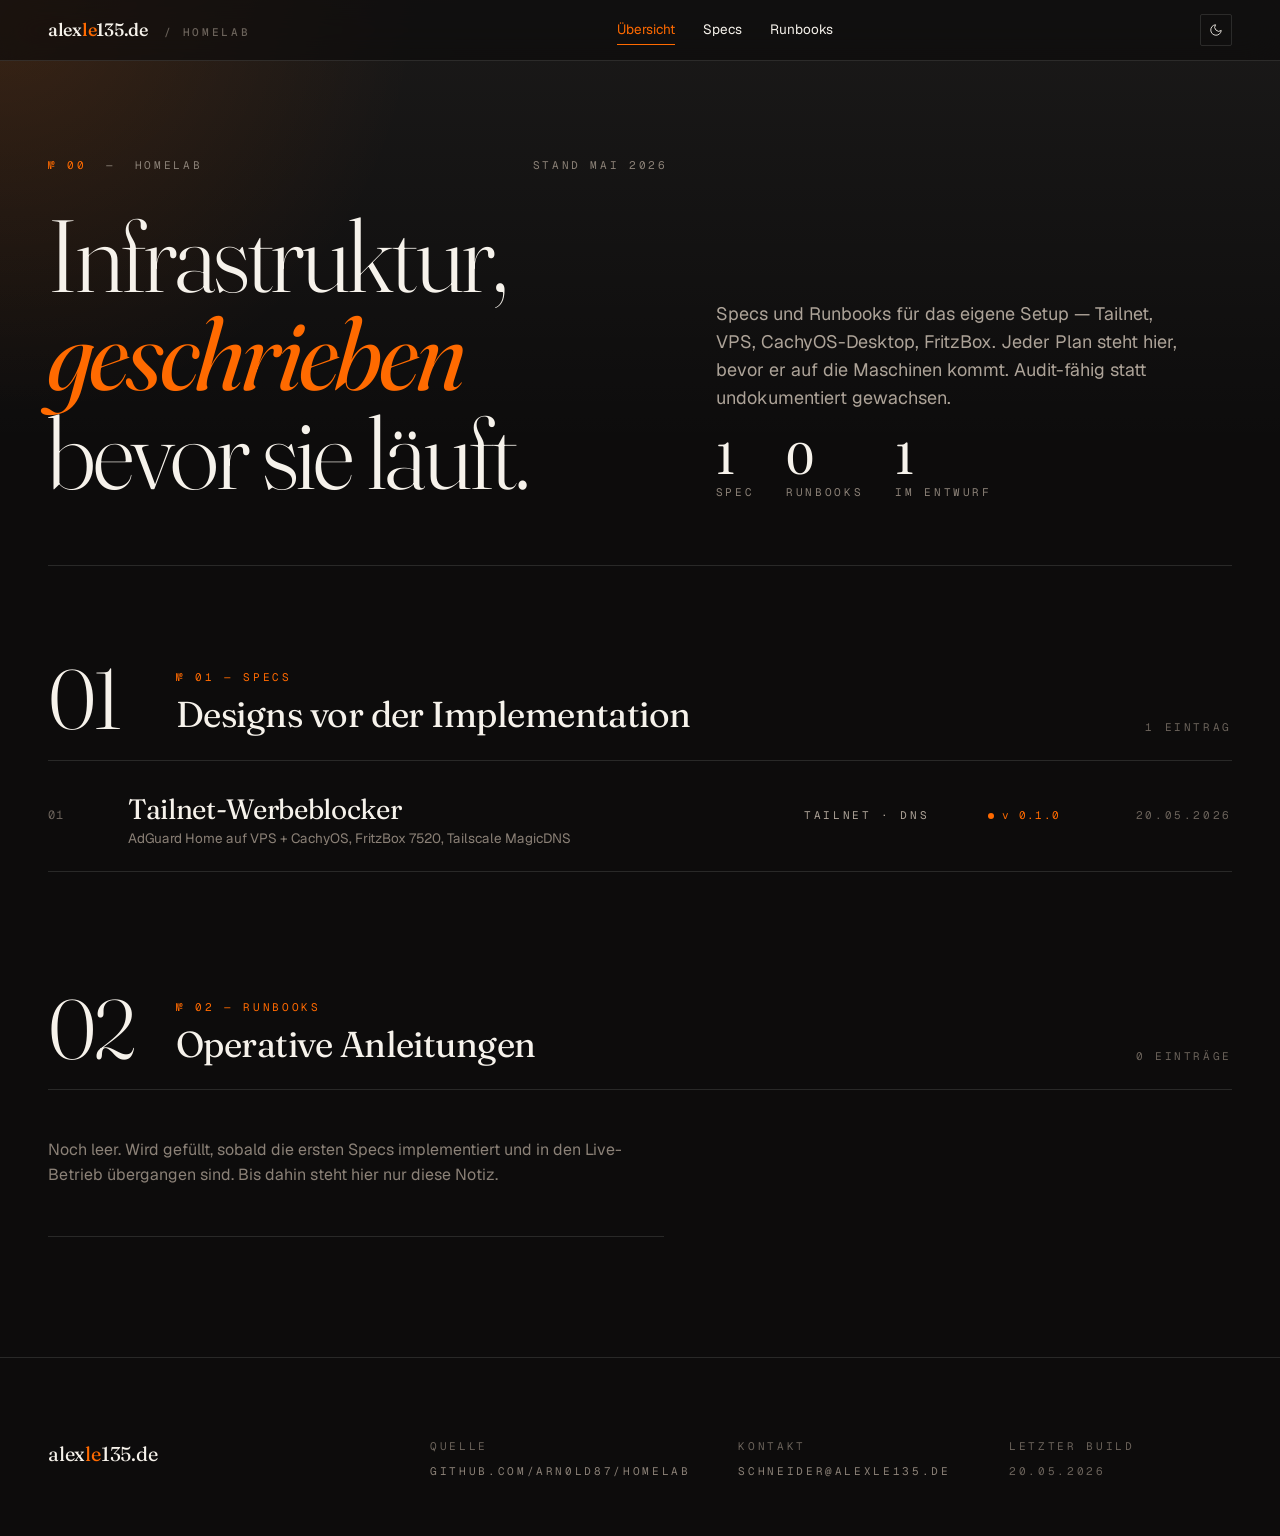
==== index.html @ 0044721a "feat: tailnet adblock spec v0.1.0 + homelab repo scaffold" ====
<!doctype html>
<html lang="de">
<head>
<meta charset="utf-8">
<meta name="viewport" content="width=device-width,initial-scale=1">
<title>homelab — Infrastruktur-Pläne · alexle135.de</title>

<link rel="stylesheet" href="assets/colors_and_type.css">

<style>
  html[data-theme="light"] {
    --bg:             var(--mono-50);
    --bg-elevated:    #fff;
    --bg-panel:       color-mix(in srgb, var(--mono-950) 4%, transparent);
    --fg:             var(--mono-950);
    --fg-body:        var(--mono-700);
    --fg-muted:       var(--mono-500);
    --fg-meta:        var(--mono-500);
    --rule:           color-mix(in srgb, var(--mono-950) 12%, transparent);
    --rule-strong:    color-mix(in srgb, var(--mono-950) 28%, transparent);
    --bg-page:
      radial-gradient(circle at top left, rgba(255, 106, 0, 0.10), transparent 24rem),
      linear-gradient(180deg, rgba(13, 12, 12, 0.04), transparent 24rem),
      var(--mono-50);
  }

  body { font-feature-settings: "ss01", "cv11"; }

  .icon-btn {
    display: inline-flex; align-items: center; justify-content: center;
    width: 32px; height: 32px;
    border: 1px solid var(--rule); border-radius: var(--r-1);
    background: transparent; color: var(--fg);
    cursor: pointer; transition: border-color 120ms, color 120ms;
  }
  .icon-btn:hover { border-color: var(--accent); color: var(--accent); }
  .topbar-actions { display: flex; gap: 8px; align-items: center; }

  .topbar {
    position: sticky; top: 0; z-index: 50;
    backdrop-filter: blur(18px) saturate(1.2);
    background: color-mix(in srgb, var(--bg) 70%, transparent);
    border-bottom: 1px solid var(--rule);
  }
  .topbar-inner {
    max-width: 1280px; margin: 0 auto;
    padding: 14px 48px;
    display: grid; grid-template-columns: auto 1fr auto;
    gap: 24px; align-items: center;
  }
  .brand { font-family: var(--ff-serif); font-weight: 500; font-size: 18px; letter-spacing: -0.015em; color: var(--fg); text-decoration: none; }
  .brand .n { color: var(--accent); }
  .topbar nav { display: flex; gap: 28px; justify-self: center; }
  .topbar nav a {
    font-family: var(--ff-sans); font-size: 13.5px; color: var(--fg);
    text-decoration: none; padding: 4px 0;
  }
  .topbar nav a.active { border-bottom: 1px solid var(--accent); color: var(--accent); }
  .topbar nav a:hover { color: var(--accent); }

  @media (max-width: 900px) {
    .topbar-inner { grid-template-columns: 1fr auto; }
    .topbar nav { display: none; }
  }

  .shell { max-width: 1280px; margin: 0 auto; padding: 0 48px; }

  .index-hero {
    display: grid;
    grid-template-columns: 1.2fr 1fr;
    gap: 48px;
    padding: 96px 0 64px;
    align-items: end;
    border-bottom: 1px solid var(--rule);
  }
  @media (max-width: 800px) {
    .index-hero { grid-template-columns: 1fr; padding: 56px 0 40px; }
  }
  .index-hero .kicker {
    display: flex; justify-content: space-between; align-items: baseline;
    font-family: var(--ff-mono); font-size: 11px;
    letter-spacing: var(--ls-mono); text-transform: uppercase;
    color: var(--fg-muted);
    padding-bottom: 16px;
    border-bottom: 1px solid var(--rule);
    margin-bottom: 40px;
  }
  .index-hero .kicker .a { color: var(--accent); }
  .index-hero h1 {
    font-family: var(--ff-serif);
    font-weight: 300;
    font-size: clamp(56px, 8vw, 112px);
    line-height: 0.96;
    letter-spacing: -0.03em;
    margin: 0;
    color: var(--fg);
    text-wrap: balance;
  }
  .index-hero h1 .it { font-style: italic; font-weight: 400; color: var(--accent); }
  .index-hero .lead {
    font-family: var(--ff-sans);
    font-size: 18px; line-height: 1.55;
    color: var(--fg-body);
    max-width: 44ch;
    margin: 0;
    text-wrap: pretty;
  }
  .index-hero .stats {
    margin-top: 24px;
    display: flex; gap: 32px;
    font-family: var(--ff-mono); font-size: 11px;
    letter-spacing: var(--ls-mono); text-transform: uppercase;
    color: var(--fg-muted);
  }
  .index-hero .stats .n {
    display: block;
    font-family: var(--ff-serif); font-weight: 400;
    font-size: 44px; line-height: 1;
    color: var(--fg);
    letter-spacing: -0.02em;
    margin-bottom: 4px;
  }

  section.group { padding: 96px 0 24px; }
  .group-head {
    display: grid;
    grid-template-columns: 96px 1fr auto;
    gap: 32px;
    align-items: end;
    padding-bottom: 24px;
    border-bottom: 1px solid var(--rule);
  }
  .group-head .num {
    font-family: var(--ff-serif); font-weight: 300;
    font-size: 84px; line-height: 0.88;
    color: var(--fg);
    letter-spacing: -0.04em;
  }
  .group-head .text { display: flex; flex-direction: column; gap: 8px; }
  .group-head .k {
    font-family: var(--ff-mono); font-size: 11px;
    letter-spacing: var(--ls-mono); text-transform: uppercase;
    color: var(--accent);
  }
  .group-head h2 {
    font-family: var(--ff-serif); font-weight: 400;
    font-size: 36px; line-height: 1.15;
    letter-spacing: -0.015em; margin: 0; color: var(--fg);
  }
  .group-head .count {
    font-family: var(--ff-mono); font-size: 11px;
    letter-spacing: var(--ls-mono); text-transform: uppercase;
    color: var(--fg-meta);
  }

  .index { margin-top: 8px; }
  .row {
    display: grid;
    grid-template-columns: 56px 1fr 160px 100px 120px;
    gap: 24px;
    align-items: baseline;
    padding: 24px 0;
    border-bottom: 1px solid var(--rule);
    text-decoration: none;
    color: inherit;
    transition: padding 180ms, background 180ms;
  }
  .row:hover { background: var(--bg-panel); padding-left: 12px; padding-right: 12px; }
  @media (max-width: 900px) {
    .row { grid-template-columns: 40px 1fr; }
    .row .tag, .row .ver, .row .yr { display: none; }
  }
  .row .idx {
    font-family: var(--ff-mono); font-size: 12px;
    letter-spacing: var(--ls-mono-tight);
    color: var(--fg-meta);
  }
  .row .title {
    font-family: var(--ff-serif); font-weight: 400;
    font-size: 28px; line-height: 1.15;
    letter-spacing: -0.012em;
    color: var(--fg);
  }
  .row .title .sub {
    display: block;
    font-family: var(--ff-sans); font-size: 13.5px;
    color: var(--fg-muted); margin-top: 6px;
    letter-spacing: 0;
  }
  .row .tag {
    font-family: var(--ff-mono); font-size: 11px;
    letter-spacing: var(--ls-mono); text-transform: uppercase;
    color: var(--fg-body);
  }
  .row .ver {
    font-family: var(--ff-mono); font-size: 11px;
    letter-spacing: var(--ls-mono-tight);
    color: var(--accent);
  }
  .row .yr {
    font-family: var(--ff-mono); font-size: 11px;
    letter-spacing: var(--ls-mono); text-transform: uppercase;
    color: var(--fg-meta);
    text-align: right;
  }
  .row .status-dot {
    display: inline-block;
    width: 6px; height: 6px;
    border-radius: 50%;
    background: var(--accent);
    margin-right: 8px;
    vertical-align: middle;
  }
  .row .status-dot.stable { background: #5cdc8b; }
  .row .status-dot.stale { background: var(--mono-500); }

  .placeholder {
    padding: 32px 0;
    border-bottom: 1px solid var(--rule);
    font-family: var(--ff-sans); font-size: 16px;
    color: var(--fg-muted);
    max-width: 56ch;
    text-wrap: pretty;
  }

  footer.foot {
    max-width: 1280px; margin: 0 auto;
    padding: 80px 48px 56px;
    margin-top: 96px;
    border-top: 1px solid var(--rule);
    display: grid;
    grid-template-columns: 1.5fr 1fr 1fr 1fr;
    gap: 48px;
  }
  @media (max-width: 800px) {
    footer.foot { grid-template-columns: 1fr 1fr; padding: 56px 24px 40px; }
  }
  footer.foot .brand-big {
    font-family: var(--ff-serif); font-size: 20px;
    color: var(--fg); letter-spacing: -0.01em;
  }
  footer.foot .brand-big .n { color: var(--accent); }
  footer.foot .col {
    display: flex; flex-direction: column; gap: 8px;
    font-family: var(--ff-mono); font-size: 11px;
    letter-spacing: var(--ls-mono); text-transform: uppercase;
    color: var(--fg-meta);
  }
  footer.foot .col .l { color: var(--fg-meta); }
  footer.foot .col a { color: var(--fg-muted); text-decoration: none; }
  footer.foot .col a:hover { color: var(--accent); }
</style>
</head>
<body>

<header class="topbar">
  <div class="topbar-inner">
    <a href="index.html" class="brand">alex<span class="n">le</span>135.de <span style="color:var(--fg-meta); font-family:var(--ff-mono); font-size:11px; letter-spacing:var(--ls-mono); text-transform:uppercase; margin-left:12px;">/ homelab</span></a>
    <nav>
      <a href="index.html" class="active">Übersicht</a>
      <a href="#specs">Specs</a>
      <a href="#runbooks">Runbooks</a>
    </nav>
    <div class="topbar-actions">
      <button class="icon-btn" id="theme-toggle" title="Theme wechseln" aria-label="Theme">
        <svg width="14" height="14" viewBox="0 0 24 24" fill="none" stroke="currentColor" stroke-width="1.5"><path d="M21 12.79A9 9 0 1 1 11.21 3 7 7 0 0 0 21 12.79z"></path></svg>
      </button>
    </div>
  </div>
</header>

<div class="shell">

  <section class="index-hero">
    <div>
      <div class="kicker" style="border-bottom:none; padding-bottom:0; margin-bottom:32px;">
        <span><span class="a">№ 00</span> &nbsp;—&nbsp; HOMELAB</span>
        <span>STAND MAI 2026</span>
      </div>
      <h1>Infrastruktur,<br><span class="it">geschrieben</span> bevor sie läuft.</h1>
    </div>
    <div>
      <p class="lead">Specs und Runbooks für das eigene Setup — Tailnet, VPS, CachyOS-Desktop, FritzBox. Jeder Plan steht hier, bevor er auf die Maschinen kommt. Audit-fähig statt undokumentiert gewachsen.</p>
      <div class="stats">
        <div><span class="n">1</span>Spec</div>
        <div><span class="n">0</span>Runbooks</div>
        <div><span class="n">1</span>Im Entwurf</div>
      </div>
    </div>
  </section>

  <section class="group" id="specs">
    <div class="group-head">
      <div class="num">01</div>
      <div class="text">
        <span class="k">№ 01 — SPECS</span>
        <h2>Designs vor der Implementation</h2>
      </div>
      <div class="count">1 Eintrag</div>
    </div>

    <div class="index">
      <a class="row" href="specs/2026-05-20-tailnet-adblock-design.html">
        <span class="idx">01</span>
        <span class="title">Tailnet-Werbeblocker<span class="sub">AdGuard Home auf VPS + CachyOS, FritzBox 7520, Tailscale MagicDNS</span></span>
        <span class="tag">Tailnet · DNS</span>
        <span class="ver"><span class="status-dot"></span>v 0.1.0</span>
        <span class="yr">20.05.2026</span>
      </a>
    </div>
  </section>

  <section class="group" id="runbooks">
    <div class="group-head">
      <div class="num">02</div>
      <div class="text">
        <span class="k">№ 02 — RUNBOOKS</span>
        <h2>Operative Anleitungen</h2>
      </div>
      <div class="count">0 Einträge</div>
    </div>

    <div class="placeholder">
      <p>Noch leer. Wird gefüllt, sobald die ersten Specs implementiert und in den Live-Betrieb übergangen sind. Bis dahin steht hier nur diese Notiz.</p>
    </div>
  </section>

</div>

<footer class="foot">
  <div class="brand-big">alex<span class="n">le</span>135.de</div>
  <div class="col">
    <span class="l">Quelle</span>
    <a href="https://github.com/arn0ld87/homelab">github.com/arn0ld87/homelab</a>
  </div>
  <div class="col">
    <span class="l">Kontakt</span>
    <a href="mailto:schneider@alexle135.de">schneider@alexle135.de</a>
  </div>
  <div class="col">
    <span class="l">Letzter Build</span>
    <span>20.05.2026</span>
  </div>
</footer>

<script>
(() => {
  const html = document.documentElement;
  const themeBtn = document.getElementById('theme-toggle');
  const saved = localStorage.getItem('doc-theme');
  if (saved) html.setAttribute('data-theme', saved);
  themeBtn?.addEventListener('click', () => {
    const cur = html.getAttribute('data-theme') === 'light' ? 'dark' : 'light';
    html.setAttribute('data-theme', cur);
    localStorage.setItem('doc-theme', cur);
  });
})();
</script>

</body>
</html>
---- assets/colors_and_type.css ----
/* ============================================================
   alexle135.de — Design Tokens
   v2 "Editorial & Präzise" — DARK MODE FIRST
   Mirrors src/styles/v2-theme.css from the production site.
   ============================================================ */

@import url('https://fonts.googleapis.com/css2?family=Fraunces:ital,opsz,wght@0,9..144,300;0,9..144,400;0,9..144,500;0,9..144,600;1,9..144,400&display=swap');

/* Brand fonts — hosted locally */
@font-face {
  font-family: 'Geist';
  src: url('fonts/GeistSans-Variable.woff2') format('woff2-variations'),
       url('fonts/GeistSans-Variable.woff2') format('woff2');
  font-weight: 100 900;
  font-style: normal;
  font-display: swap;
}
@font-face {
  font-family: 'Geist Mono';
  src: url('fonts/GeistMono-Variable.woff2') format('woff2-variations'),
       url('fonts/GeistMono-Variable.woff2') format('woff2');
  font-weight: 100 900;
  font-style: normal;
  font-display: swap;
}

:root {
  /* ---------- MONO SCALE (source of truth) ---------- */
  /* Matches production v2-theme.css — do not change without site sync */
  --mono-50:  #f6f2eb;   /* cream — default foreground */
  --mono-100: #e6e0d7;
  --mono-200: #ccc4ba;
  --mono-300: #ada398;   /* body text */
  --mono-400: #8b8177;   /* secondary */
  --mono-500: #6a625a;   /* tertiary / meta */
  --mono-600: #4f4a44;   /* hairlines on dark */
  --mono-700: #37332f;
  --mono-800: #221f1d;
  --mono-900: #171514;   /* panel */
  --mono-950: #0d0c0c;   /* page background */

  /* ---------- ACCENT ---------- */
  --neon-orange: #ff6a00;           /* live site accent */
  --neon-orange-ink: #2a1100;
  --copper: #b8704d;                /* logo-derived, warmer accent */
  --copper-deep: #8a4e33;
  --copper-ink: #1a0a04;

  /* ---------- SEMANTIC ALIASES (dark-first) ---------- */
  --bg:             var(--mono-950);
  --bg-elevated:    var(--mono-900);
  --bg-panel:       color-mix(in srgb, var(--mono-50) 6%, transparent);
  --bg-inverse:     var(--mono-50);          /* when a light block is needed */

  --fg:             var(--mono-50);          /* primary foreground */
  --fg-body:        var(--mono-300);
  --fg-muted:       var(--mono-400);
  --fg-meta:        var(--mono-500);
  --fg-on-inverse:  var(--mono-950);

  --rule:           color-mix(in srgb, var(--mono-50) 12%, transparent);
  --rule-strong:    color-mix(in srgb, var(--mono-50) 32%, transparent);
  --rule-soft:      color-mix(in srgb, var(--mono-50) 6%, transparent);

  --accent:         var(--neon-orange);
  --accent-ink:     var(--neon-orange-ink);

  /* Page backdrop — subtle radial + cream highlight over near-black */
  --bg-page:
    radial-gradient(circle at top left, rgba(255, 106, 0, 0.14), transparent 26rem),
    linear-gradient(180deg, rgba(246, 242, 235, 0.06), transparent 28rem),
    var(--mono-950);

  /* ---------- TYPE ---------- */
  --ff-serif: 'Fraunces', 'Iowan Old Style', 'Palatino Linotype', 'Book Antiqua', Georgia, serif;
  --ff-sans:  'Geist', 'IBM Plex Sans', -apple-system, BlinkMacSystemFont, 'Segoe UI', sans-serif;
  --ff-mono:  'Geist Mono', 'IBM Plex Mono', ui-monospace, 'SF Mono', Menlo, monospace;

  /* Size scale */
  --fs-12: 12px;
  --fs-14: 14px;
  --fs-16: 16px;
  --fs-18: 18px;
  --fs-20: 20px;
  --fs-24: 24px;
  --fs-32: 32px;
  --fs-44: 44px;
  --fs-60: 60px;
  --fs-84: 84px;
  --fs-120: 120px;

  --lh-tight: 1.02;
  --lh-display: 1.08;
  --lh-heading: 1.18;
  --lh-body: 1.55;
  --lh-mono: 1.4;

  --ls-mono: 0.24em;       /* production kicker tracking */
  --ls-mono-tight: 0.12em;
  --ls-caps: 0.08em;
  --ls-tight: -0.02em;

  /* ---------- SPACE ---------- */
  --s-1: 4px;  --s-2: 8px;  --s-3: 12px; --s-4: 16px;
  --s-5: 24px; --s-6: 32px; --s-7: 48px; --s-8: 64px;
  --s-9: 96px; --s-10: 128px;

  /* ---------- RADII ---------- */
  --r-0: 0; --r-1: 2px; --r-2: 4px; --r-pill: 999px;

  /* ---------- SHADOWS ---------- */
  --shadow-editorial: 0 24px 80px rgba(0, 0, 0, 0.28);
  --shadow-hairline:  0 0 0 1px var(--rule);

  /* ---------- GRID ---------- */
  --grid-max: 1280px;
  --grid-gutter: 24px;
  --grid-cols: 12;
}

/* ============================================================
   Base
   ============================================================ */
*, *::before, *::after { box-sizing: border-box; }

html { -webkit-text-size-adjust: 100%; }

body {
  margin: 0;
  min-height: 100vh;
  background: var(--bg-page);
  color: var(--fg);
  font-family: var(--ff-sans);
  font-size: var(--fs-16);
  line-height: var(--lh-body);
  -webkit-font-smoothing: antialiased;
  -moz-osx-font-smoothing: grayscale;
}

::selection { background: var(--accent); color: var(--accent-ink); }

/* ============================================================
   Type roles
   ============================================================ */
.t-display {
  font-family: var(--ff-serif);
  font-weight: 300;
  font-size: clamp(60px, 8vw, 120px);
  line-height: var(--lh-tight);
  letter-spacing: var(--ls-tight);
  color: var(--fg);
}

.t-headline {
  font-family: var(--ff-serif);
  font-weight: 400;
  font-size: clamp(44px, 5vw, 84px);
  line-height: var(--lh-display);
  letter-spacing: var(--ls-tight);
  color: var(--fg);
}

.t-title {
  font-family: var(--ff-serif);
  font-weight: 400;
  font-size: var(--fs-44);
  line-height: var(--lh-heading);
  letter-spacing: -0.015em;
  color: var(--fg);
}

.t-subtitle {
  font-family: var(--ff-sans);
  font-weight: 400;
  font-size: var(--fs-24);
  line-height: 1.35;
  color: var(--fg);
}

.t-body {
  font-family: var(--ff-sans);
  font-weight: 400;
  font-size: var(--fs-18);
  line-height: var(--lh-body);
  color: var(--fg-body);
}

.t-body-sm {
  font-family: var(--ff-sans);
  font-weight: 400;
  font-size: var(--fs-16);
  line-height: var(--lh-body);
  color: var(--fg-body);
}

.t-meta {
  font-family: var(--ff-sans);
  font-weight: 400;
  font-size: var(--fs-14);
  line-height: 1.4;
  color: var(--fg-meta);
}

.t-kicker {
  font-family: var(--ff-mono);
  font-weight: 400;
  font-size: var(--fs-12);
  line-height: var(--lh-mono);
  letter-spacing: var(--ls-mono);
  text-transform: uppercase;
  color: var(--fg-muted);
}

.t-kicker--accent { color: var(--accent); }

.t-numeral {
  font-family: var(--ff-serif);
  font-weight: 300;
  font-size: clamp(84px, 10vw, 160px);
  line-height: 1;
  letter-spacing: -0.04em;
  color: var(--fg);
}
.t-numeral--outline {
  -webkit-text-stroke: 1px var(--mono-500);
  color: transparent;
}

.t-quote {
  font-family: var(--ff-serif);
  font-style: italic;
  font-weight: 400;
  font-size: var(--fs-32);
  line-height: 1.3;
  color: var(--fg);
}

/* ============================================================
   Primitives
   ============================================================ */
.hairline { border: 0; border-top: 1px solid var(--rule); margin: 0; }
.hairline--strong { border-top-color: var(--rule-strong); }
.hairline--glow {
  border: 0; height: 1px;
  background: linear-gradient(90deg, transparent, var(--rule-strong), transparent);
  margin: 0;
}

.kicker-row {
  display: flex; align-items: baseline; gap: var(--s-4);
  padding-bottom: var(--s-3); border-bottom: 1px solid var(--rule);
}

/* Button — flat rectangles */
.btn {
  display: inline-flex; align-items: center; gap: var(--s-3);
  padding: 14px 20px;
  font-family: var(--ff-sans);
  font-size: var(--fs-16);
  font-weight: 500;
  line-height: 1;
  border-radius: var(--r-1);
  border: 1px solid transparent;
  cursor: pointer;
  transition: background 120ms ease, color 120ms ease, border-color 120ms ease;
  text-decoration: none;
}
.btn--primary { background: var(--accent); color: var(--accent-ink); }
.btn--primary:hover { background: var(--mono-50); color: var(--mono-950); }
.btn--secondary { background: transparent; color: var(--fg); border-color: var(--rule-strong); }
.btn--secondary:hover { background: var(--mono-50); color: var(--mono-950); border-color: var(--mono-50); }
.btn--ghost { background: transparent; color: var(--fg); border-color: var(--rule); padding: 12px 16px; }
.btn--ghost:hover { border-color: var(--accent); color: var(--accent); }
.btn--accent { background: var(--accent); color: var(--accent-ink); }
.btn--accent:hover { background: var(--mono-50); color: var(--mono-950); }

.btn .arrow { font-family: var(--ff-mono); font-weight: 400; }

/* Badge */
.badge {
  display: inline-flex; align-items: center; gap: var(--s-2);
  padding: 4px 10px;
  font-family: var(--ff-mono);
  font-size: var(--fs-12);
  line-height: 1.4;
  letter-spacing: var(--ls-mono-tight);
  text-transform: uppercase;
  border-radius: var(--r-pill);
  border: 1px solid var(--rule-strong);
  color: var(--fg);
  background: transparent;
}
.badge--solid { background: var(--mono-50); color: var(--mono-950); border-color: var(--mono-50); }
.badge--accent { background: var(--accent); color: var(--accent-ink); border-color: var(--accent); }
.badge .dot { width: 6px; height: 6px; border-radius: 50%; background: currentColor; }

/* Accent dot w/ glow — signature detail */
.accent-dot {
  width: 10px; height: 10px; border-radius: 9999px;
  background: var(--accent);
  box-shadow: 0 0 24px rgba(255, 106, 0, 0.65);
  display: inline-block;
}

/* Input */
.field { display: flex; flex-direction: column; gap: var(--s-2); }
.field > label {
  font-family: var(--ff-mono);
  font-size: var(--fs-12);
  letter-spacing: var(--ls-mono);
  text-transform: uppercase;
  color: var(--fg-muted);
}
.input {
  font-family: var(--ff-sans);
  font-size: var(--fs-18);
  padding: 12px 0;
  background: transparent;
  border: 0;
  border-bottom: 1px solid var(--rule-strong);
  color: var(--fg);
  outline: none;
  transition: border-color 150ms ease;
}
.input:focus { border-bottom-color: var(--accent); }
.input::placeholder { color: var(--fg-meta); }

/* Panel — glass editorial card */
.panel {
  background: var(--bg-panel);
  border: 1px solid var(--rule);
  box-shadow: var(--shadow-editorial);
  backdrop-filter: blur(18px);
}

/* Card — editorial index row */
.card-work {
  display: grid;
  grid-template-columns: 56px 1fr auto;
  gap: var(--s-5);
  align-items: baseline;
  padding: var(--s-5) 0;
  border-top: 1px solid var(--rule);
  text-decoration: none;
  color: inherit;
  transition: background 160ms ease, padding-left 160ms ease;
}
.card-work:hover { background: var(--bg-panel); padding-left: var(--s-3); }
.card-work .idx { font-family: var(--ff-mono); font-size: var(--fs-14); color: var(--fg-meta); letter-spacing: var(--ls-mono-tight); }
.card-work .title { font-family: var(--ff-serif); font-weight: 400; font-size: var(--fs-32); line-height: 1.15; letter-spacing: -0.01em; color: var(--fg); }
.card-work .title .sub { display: block; font-family: var(--ff-sans); font-size: var(--fs-14); color: var(--fg-muted); letter-spacing: 0; margin-top: 6px; }
.card-work .meta { font-family: var(--ff-mono); font-size: var(--fs-12); letter-spacing: var(--ls-mono-tight); text-transform: uppercase; color: var(--fg-meta); }

/* Utility */
.stack > * + * { margin-top: var(--s-4); }
.stack-lg > * + * { margin-top: var(--s-6); }
.row { display: flex; align-items: center; gap: var(--s-4); flex-wrap: wrap; }
.container { max-width: var(--grid-max); margin: 0 auto; padding: 0 var(--s-6); }
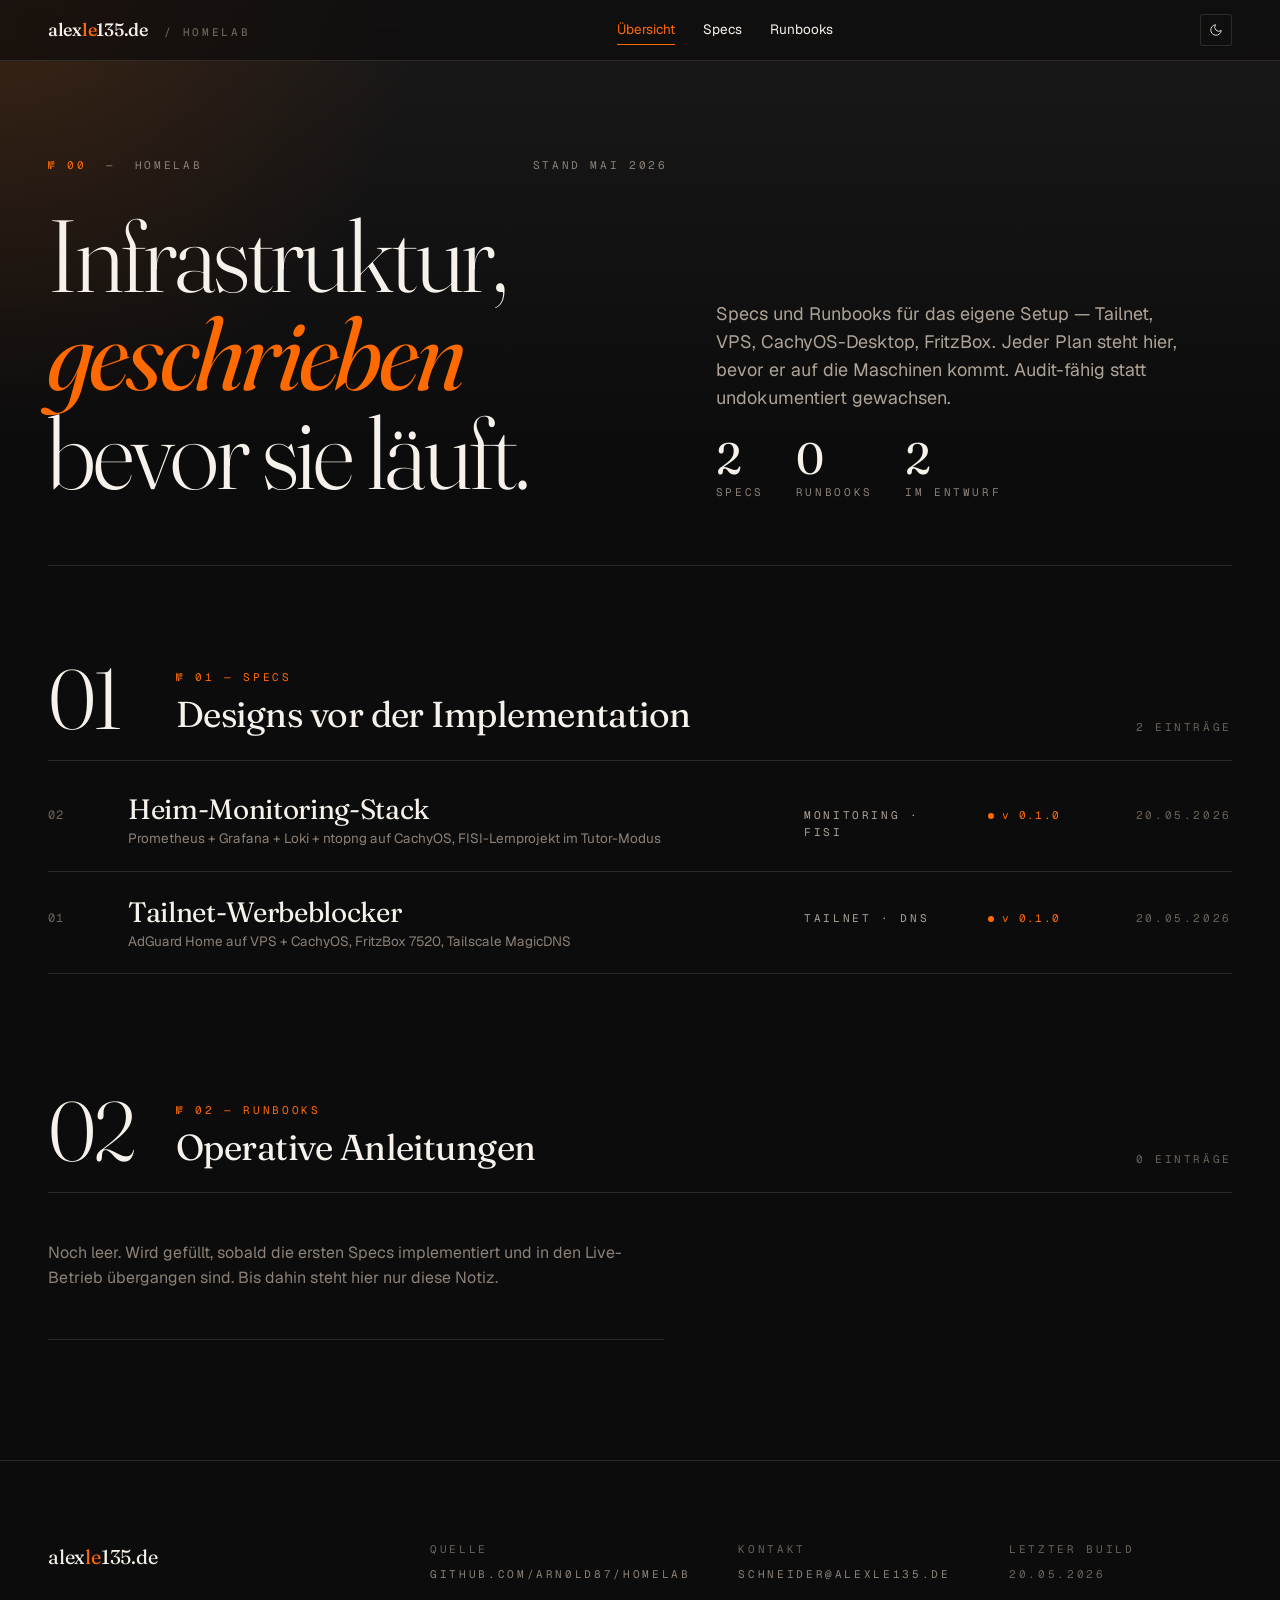
==== commit 90b61e04: "feat: monitoring stack spec v0.1.0 (tutor mode)" ====
--- a/index.html
+++ b/index.html
@@ -282,9 +282,9 @@
     <div>
       <p class="lead">Specs und Runbooks für das eigene Setup — Tailnet, VPS, CachyOS-Desktop, FritzBox. Jeder Plan steht hier, bevor er auf die Maschinen kommt. Audit-fähig statt undokumentiert gewachsen.</p>
       <div class="stats">
-        <div><span class="n">1</span>Spec</div>
+        <div><span class="n">2</span>Specs</div>
         <div><span class="n">0</span>Runbooks</div>
-        <div><span class="n">1</span>Im Entwurf</div>
+        <div><span class="n">2</span>Im Entwurf</div>
       </div>
     </div>
   </section>
@@ -296,10 +296,17 @@
         <span class="k">№ 01 — SPECS</span>
         <h2>Designs vor der Implementation</h2>
       </div>
-      <div class="count">1 Eintrag</div>
+      <div class="count">2 Einträge</div>
     </div>
 
     <div class="index">
+      <a class="row" href="specs/2026-05-20-monitoring-stack-design.html">
+        <span class="idx">02</span>
+        <span class="title">Heim-Monitoring-Stack<span class="sub">Prometheus + Grafana + Loki + ntopng auf CachyOS, FISI-Lernprojekt im Tutor-Modus</span></span>
+        <span class="tag">Monitoring · FISI</span>
+        <span class="ver"><span class="status-dot"></span>v 0.1.0</span>
+        <span class="yr">20.05.2026</span>
+      </a>
       <a class="row" href="specs/2026-05-20-tailnet-adblock-design.html">
         <span class="idx">01</span>
         <span class="title">Tailnet-Werbeblocker<span class="sub">AdGuard Home auf VPS + CachyOS, FritzBox 7520, Tailscale MagicDNS</span></span>
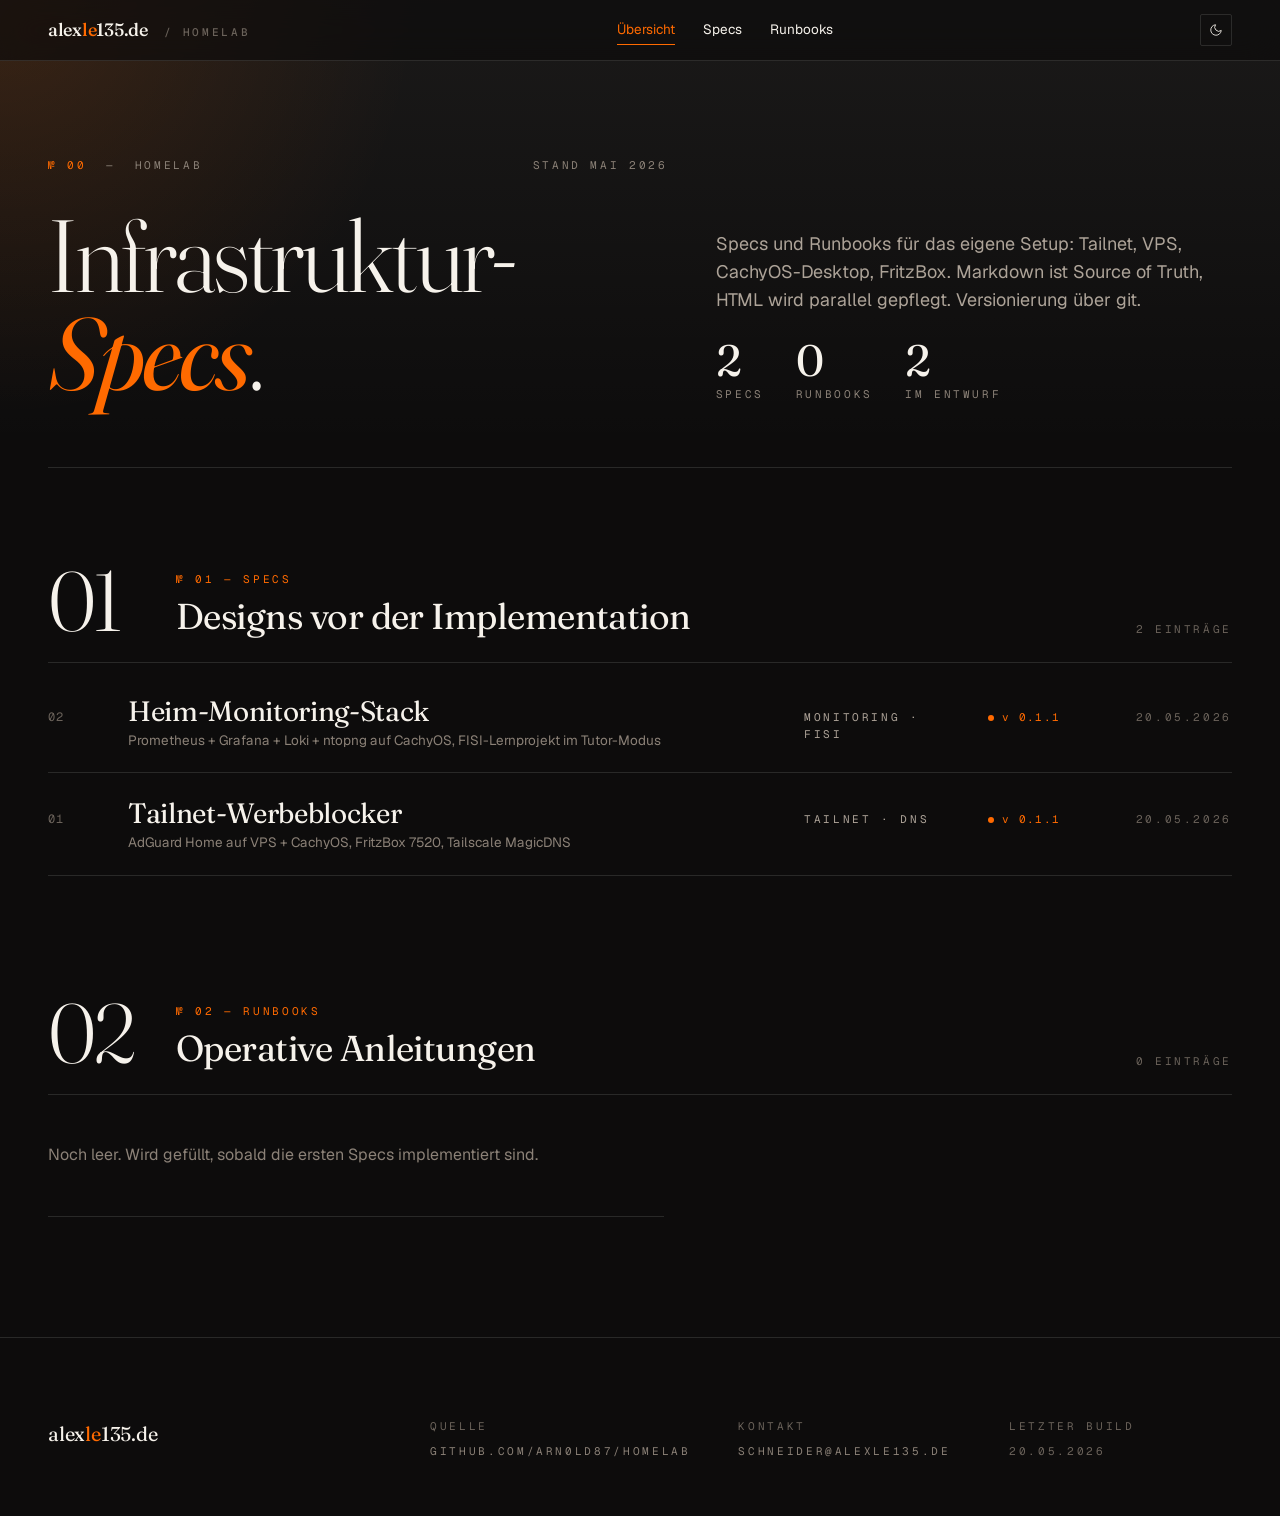
==== commit 96b9df03: "refactor: entkitsche specs (v0.1.1) — buzzwords + pullquotes raus" ====
--- a/index.html
+++ b/index.html
@@ -277,10 +277,10 @@
         <span><span class="a">№ 00</span> &nbsp;—&nbsp; HOMELAB</span>
         <span>STAND MAI 2026</span>
       </div>
-      <h1>Infrastruktur,<br><span class="it">geschrieben</span> bevor sie läuft.</h1>
+      <h1>Infrastruktur-<br><span class="it">Specs</span>.</h1>
     </div>
     <div>
-      <p class="lead">Specs und Runbooks für das eigene Setup — Tailnet, VPS, CachyOS-Desktop, FritzBox. Jeder Plan steht hier, bevor er auf die Maschinen kommt. Audit-fähig statt undokumentiert gewachsen.</p>
+      <p class="lead">Specs und Runbooks für das eigene Setup: Tailnet, VPS, CachyOS-Desktop, FritzBox. Markdown ist Source of Truth, HTML wird parallel gepflegt. Versionierung über git.</p>
       <div class="stats">
         <div><span class="n">2</span>Specs</div>
         <div><span class="n">0</span>Runbooks</div>
@@ -304,14 +304,14 @@
         <span class="idx">02</span>
         <span class="title">Heim-Monitoring-Stack<span class="sub">Prometheus + Grafana + Loki + ntopng auf CachyOS, FISI-Lernprojekt im Tutor-Modus</span></span>
         <span class="tag">Monitoring · FISI</span>
-        <span class="ver"><span class="status-dot"></span>v 0.1.0</span>
+        <span class="ver"><span class="status-dot"></span>v 0.1.1</span>
         <span class="yr">20.05.2026</span>
       </a>
       <a class="row" href="specs/2026-05-20-tailnet-adblock-design.html">
         <span class="idx">01</span>
         <span class="title">Tailnet-Werbeblocker<span class="sub">AdGuard Home auf VPS + CachyOS, FritzBox 7520, Tailscale MagicDNS</span></span>
         <span class="tag">Tailnet · DNS</span>
-        <span class="ver"><span class="status-dot"></span>v 0.1.0</span>
+        <span class="ver"><span class="status-dot"></span>v 0.1.1</span>
         <span class="yr">20.05.2026</span>
       </a>
     </div>
@@ -328,7 +328,7 @@
     </div>
 
     <div class="placeholder">
-      <p>Noch leer. Wird gefüllt, sobald die ersten Specs implementiert und in den Live-Betrieb übergangen sind. Bis dahin steht hier nur diese Notiz.</p>
+      <p>Noch leer. Wird gefüllt, sobald die ersten Specs implementiert sind.</p>
     </div>
   </section>
 
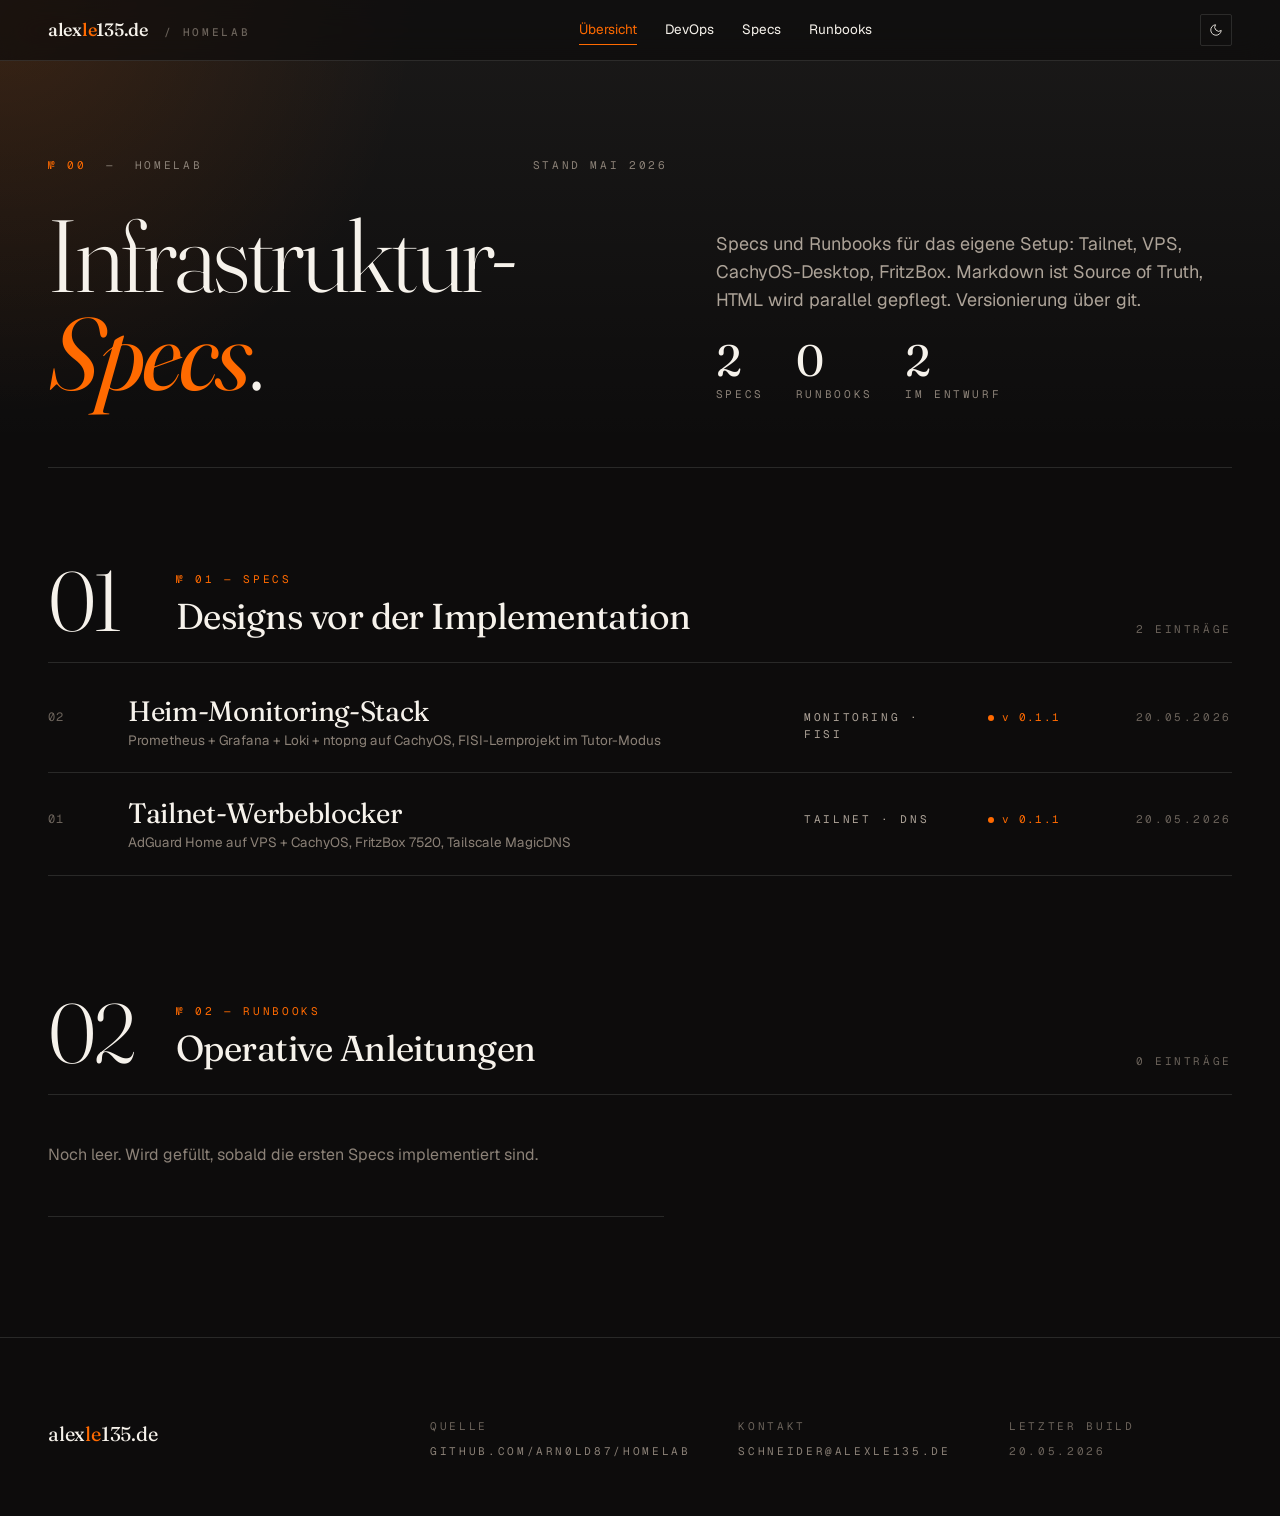
==== commit 0d7a082f: "feat(devops): tailnet operator console + control-daemon spec DevOps Console (`devops.html`): - Black" ====
--- a/index.html
+++ b/index.html
@@ -258,6 +258,7 @@
     <a href="index.html" class="brand">alex<span class="n">le</span>135.de <span style="color:var(--fg-meta); font-family:var(--ff-mono); font-size:11px; letter-spacing:var(--ls-mono); text-transform:uppercase; margin-left:12px;">/ homelab</span></a>
     <nav>
       <a href="index.html" class="active">Übersicht</a>
+      <a href="devops.html">DevOps</a>
       <a href="#specs">Specs</a>
       <a href="#runbooks">Runbooks</a>
     </nav>
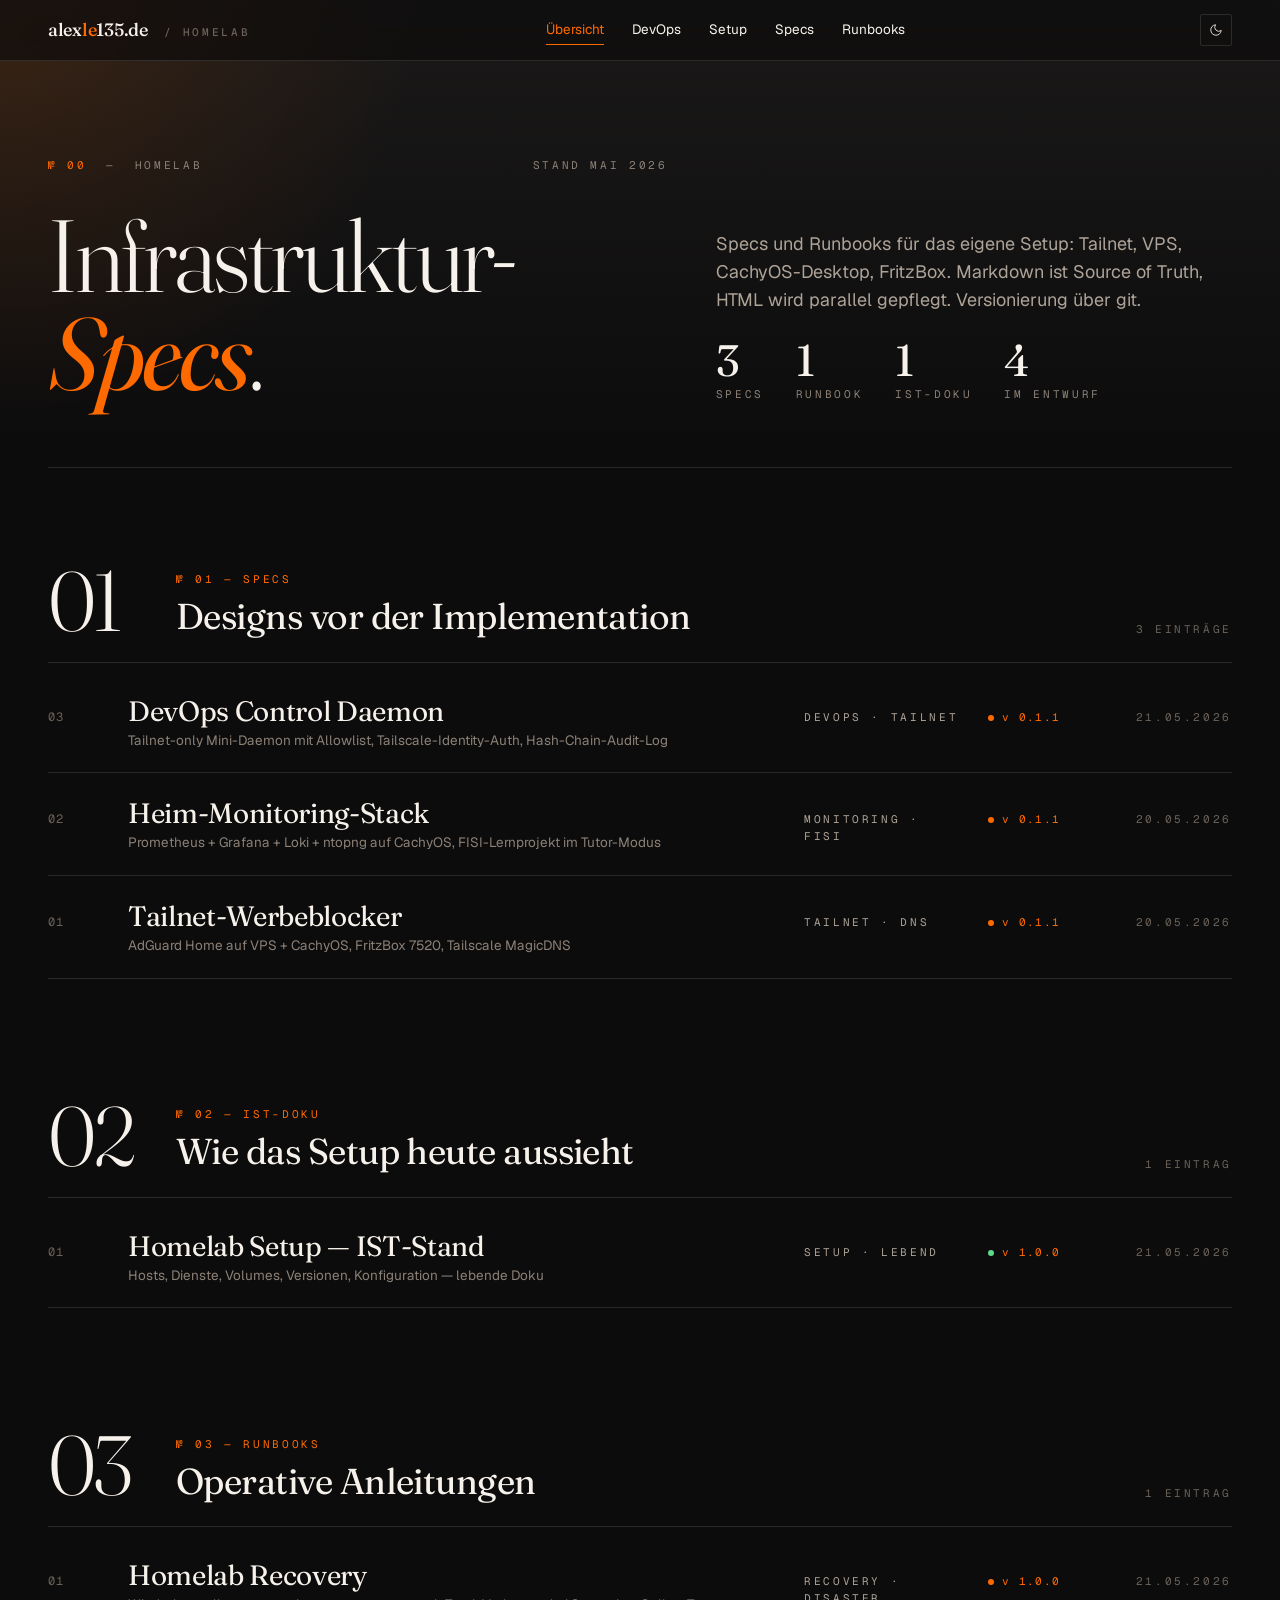
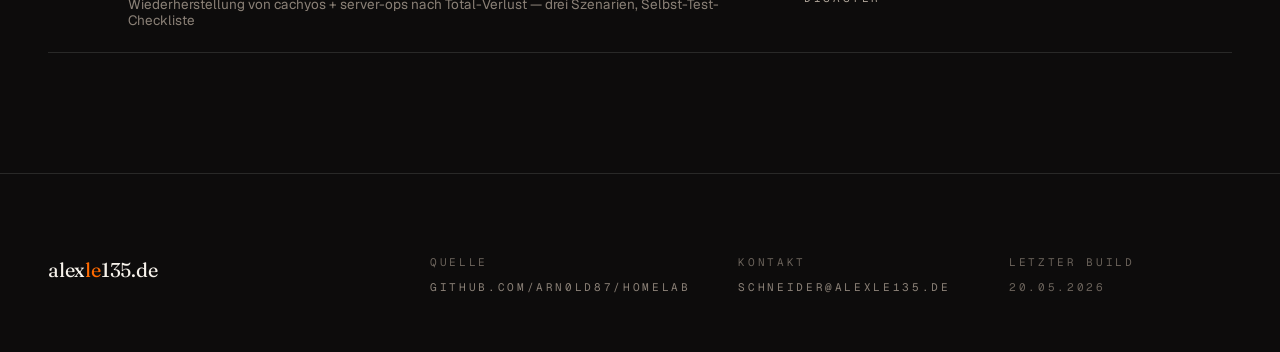
==== commit d489dc9b: "docs: index + CLAUDE + README cross-linken auf docs/ - `index.html`: Topbar-Nav bekommt "Setup"-Link" ====
--- a/index.html
+++ b/index.html
@@ -259,6 +259,7 @@
     <nav>
       <a href="index.html" class="active">Übersicht</a>
       <a href="devops.html">DevOps</a>
+      <a href="docs/SETUP.html">Setup</a>
       <a href="#specs">Specs</a>
       <a href="#runbooks">Runbooks</a>
     </nav>
@@ -283,9 +284,10 @@
     <div>
       <p class="lead">Specs und Runbooks für das eigene Setup: Tailnet, VPS, CachyOS-Desktop, FritzBox. Markdown ist Source of Truth, HTML wird parallel gepflegt. Versionierung über git.</p>
       <div class="stats">
-        <div><span class="n">2</span>Specs</div>
-        <div><span class="n">0</span>Runbooks</div>
-        <div><span class="n">2</span>Im Entwurf</div>
+        <div><span class="n">3</span>Specs</div>
+        <div><span class="n">1</span>Runbook</div>
+        <div><span class="n">1</span>IST-Doku</div>
+        <div><span class="n">4</span>Im Entwurf</div>
       </div>
     </div>
   </section>
@@ -297,10 +299,17 @@
         <span class="k">№ 01 — SPECS</span>
         <h2>Designs vor der Implementation</h2>
       </div>
-      <div class="count">2 Einträge</div>
+      <div class="count">3 Einträge</div>
     </div>
 
     <div class="index">
+      <a class="row" href="specs/2026-05-21-devops-control-daemon-design.html">
+        <span class="idx">03</span>
+        <span class="title">DevOps Control Daemon<span class="sub">Tailnet-only Mini-Daemon mit Allowlist, Tailscale-Identity-Auth, Hash-Chain-Audit-Log</span></span>
+        <span class="tag">DevOps · Tailnet</span>
+        <span class="ver"><span class="status-dot"></span>v 0.1.1</span>
+        <span class="yr">21.05.2026</span>
+      </a>
       <a class="row" href="specs/2026-05-20-monitoring-stack-design.html">
         <span class="idx">02</span>
         <span class="title">Heim-Monitoring-Stack<span class="sub">Prometheus + Grafana + Loki + ntopng auf CachyOS, FISI-Lernprojekt im Tutor-Modus</span></span>
@@ -318,18 +327,45 @@
     </div>
   </section>
 
-  <section class="group" id="runbooks">
+  <section class="group" id="setup">
     <div class="group-head">
       <div class="num">02</div>
       <div class="text">
-        <span class="k">№ 02 — RUNBOOKS</span>
+        <span class="k">№ 02 — IST-DOKU</span>
+        <h2>Wie das Setup heute aussieht</h2>
+      </div>
+      <div class="count">1 Eintrag</div>
+    </div>
+
+    <div class="index">
+      <a class="row" href="docs/SETUP.html">
+        <span class="idx">01</span>
+        <span class="title">Homelab Setup — IST-Stand<span class="sub">Hosts, Dienste, Volumes, Versionen, Konfiguration — lebende Doku</span></span>
+        <span class="tag">Setup · Lebend</span>
+        <span class="ver"><span class="status-dot stable"></span>v 1.0.0</span>
+        <span class="yr">21.05.2026</span>
+      </a>
+    </div>
+  </section>
+
+  <section class="group" id="runbooks">
+    <div class="group-head">
+      <div class="num">03</div>
+      <div class="text">
+        <span class="k">№ 03 — RUNBOOKS</span>
         <h2>Operative Anleitungen</h2>
       </div>
-      <div class="count">0 Einträge</div>
-    </div>
-
-    <div class="placeholder">
-      <p>Noch leer. Wird gefüllt, sobald die ersten Specs implementiert sind.</p>
+      <div class="count">1 Eintrag</div>
+    </div>
+
+    <div class="index">
+      <a class="row" href="docs/runbooks/homelab-recovery.html">
+        <span class="idx">01</span>
+        <span class="title">Homelab Recovery<span class="sub">Wiederherstellung von cachyos + server-ops nach Total-Verlust — drei Szenarien, Selbst-Test-Checkliste</span></span>
+        <span class="tag">Recovery · Disaster</span>
+        <span class="ver"><span class="status-dot"></span>v 1.0.0</span>
+        <span class="yr">21.05.2026</span>
+      </a>
     </div>
   </section>
 
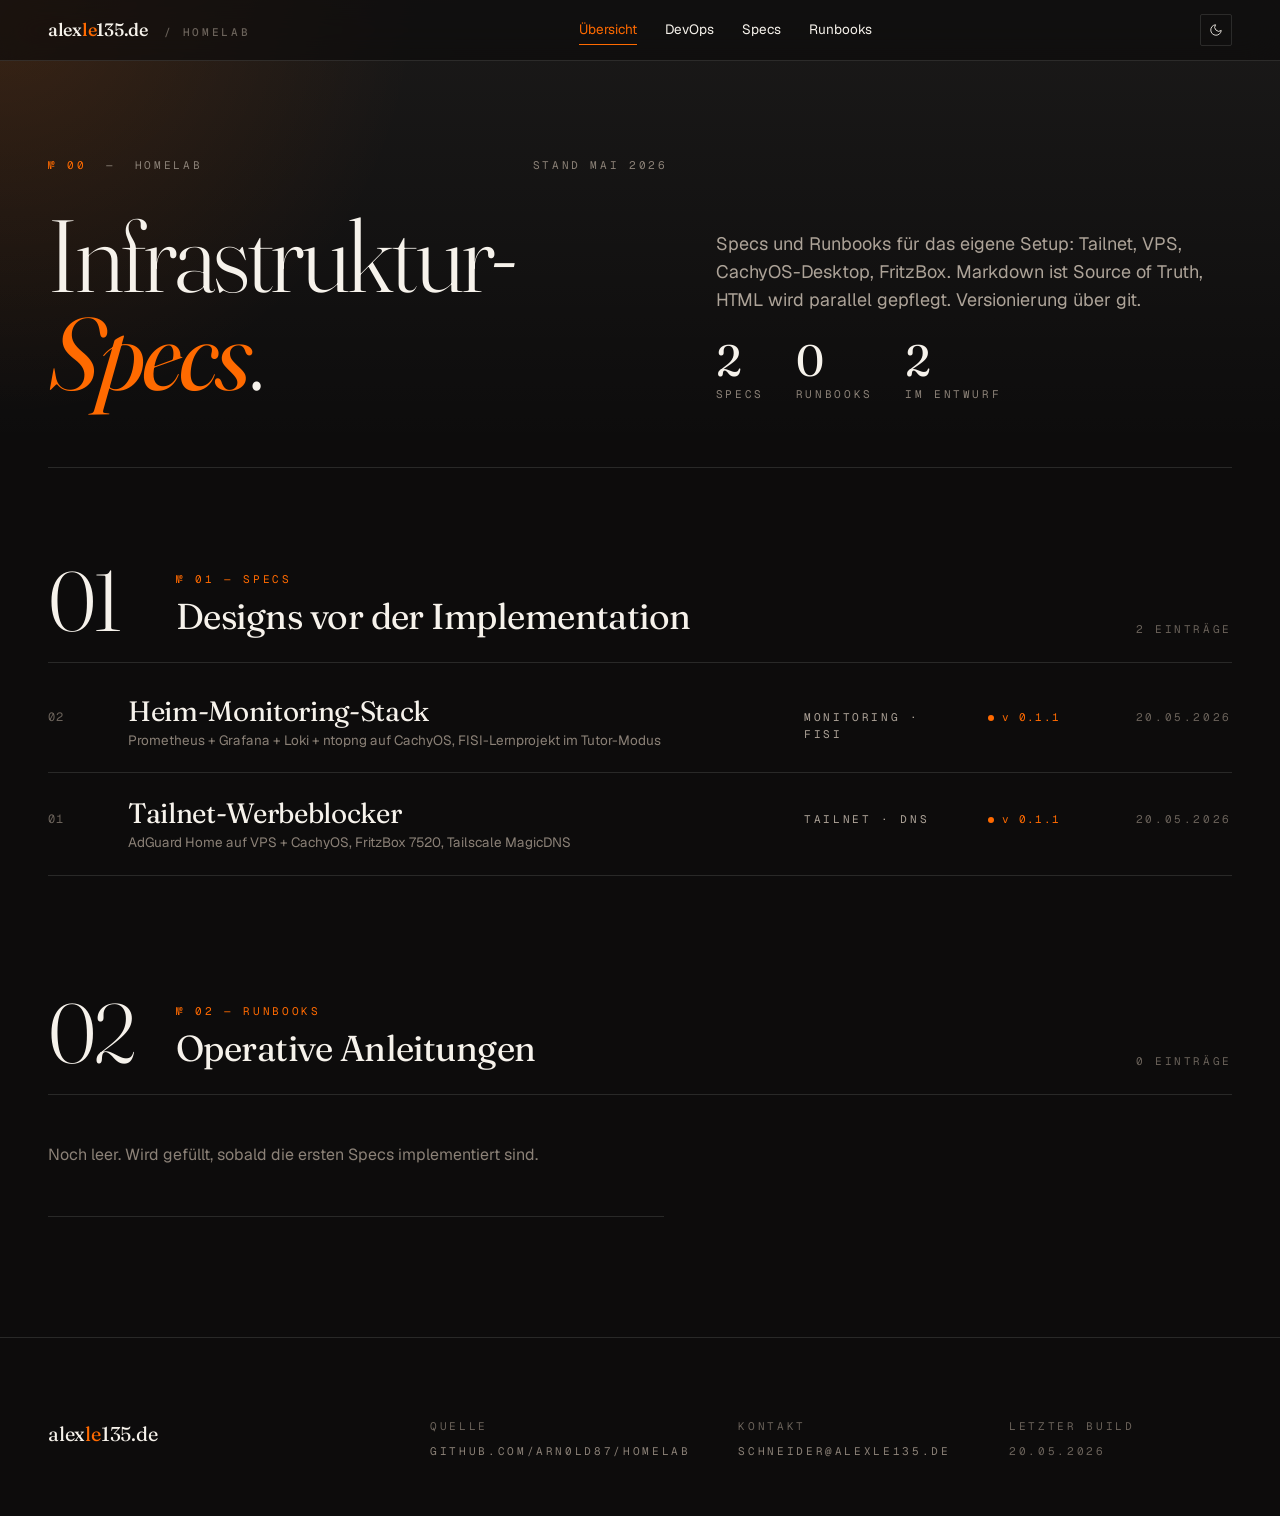
==== commit cd482a57: "Merge origin/main + Gemini-Findings einarbeiten Konflikt-Auflösung: - CLAUDE.md (add/add): origin/ma" ====
--- a/index.html
+++ b/index.html
@@ -259,7 +259,6 @@
     <nav>
       <a href="index.html" class="active">Übersicht</a>
       <a href="devops.html">DevOps</a>
-      <a href="docs/SETUP.html">Setup</a>
       <a href="#specs">Specs</a>
       <a href="#runbooks">Runbooks</a>
     </nav>
@@ -284,10 +283,9 @@
     <div>
       <p class="lead">Specs und Runbooks für das eigene Setup: Tailnet, VPS, CachyOS-Desktop, FritzBox. Markdown ist Source of Truth, HTML wird parallel gepflegt. Versionierung über git.</p>
       <div class="stats">
-        <div><span class="n">3</span>Specs</div>
-        <div><span class="n">1</span>Runbook</div>
-        <div><span class="n">1</span>IST-Doku</div>
-        <div><span class="n">4</span>Im Entwurf</div>
+        <div><span class="n">2</span>Specs</div>
+        <div><span class="n">0</span>Runbooks</div>
+        <div><span class="n">2</span>Im Entwurf</div>
       </div>
     </div>
   </section>
@@ -299,17 +297,10 @@
         <span class="k">№ 01 — SPECS</span>
         <h2>Designs vor der Implementation</h2>
       </div>
-      <div class="count">3 Einträge</div>
+      <div class="count">2 Einträge</div>
     </div>
 
     <div class="index">
-      <a class="row" href="specs/2026-05-21-devops-control-daemon-design.html">
-        <span class="idx">03</span>
-        <span class="title">DevOps Control Daemon<span class="sub">Tailnet-only Mini-Daemon mit Allowlist, Tailscale-Identity-Auth, Hash-Chain-Audit-Log</span></span>
-        <span class="tag">DevOps · Tailnet</span>
-        <span class="ver"><span class="status-dot"></span>v 0.1.1</span>
-        <span class="yr">21.05.2026</span>
-      </a>
       <a class="row" href="specs/2026-05-20-monitoring-stack-design.html">
         <span class="idx">02</span>
         <span class="title">Heim-Monitoring-Stack<span class="sub">Prometheus + Grafana + Loki + ntopng auf CachyOS, FISI-Lernprojekt im Tutor-Modus</span></span>
@@ -327,45 +318,18 @@
     </div>
   </section>
 
-  <section class="group" id="setup">
+  <section class="group" id="runbooks">
     <div class="group-head">
       <div class="num">02</div>
       <div class="text">
-        <span class="k">№ 02 — IST-DOKU</span>
-        <h2>Wie das Setup heute aussieht</h2>
-      </div>
-      <div class="count">1 Eintrag</div>
-    </div>
-
-    <div class="index">
-      <a class="row" href="docs/SETUP.html">
-        <span class="idx">01</span>
-        <span class="title">Homelab Setup — IST-Stand<span class="sub">Hosts, Dienste, Volumes, Versionen, Konfiguration — lebende Doku</span></span>
-        <span class="tag">Setup · Lebend</span>
-        <span class="ver"><span class="status-dot stable"></span>v 1.0.0</span>
-        <span class="yr">21.05.2026</span>
-      </a>
-    </div>
-  </section>
-
-  <section class="group" id="runbooks">
-    <div class="group-head">
-      <div class="num">03</div>
-      <div class="text">
-        <span class="k">№ 03 — RUNBOOKS</span>
+        <span class="k">№ 02 — RUNBOOKS</span>
         <h2>Operative Anleitungen</h2>
       </div>
-      <div class="count">1 Eintrag</div>
-    </div>
-
-    <div class="index">
-      <a class="row" href="docs/runbooks/homelab-recovery.html">
-        <span class="idx">01</span>
-        <span class="title">Homelab Recovery<span class="sub">Wiederherstellung von cachyos + server-ops nach Total-Verlust — drei Szenarien, Selbst-Test-Checkliste</span></span>
-        <span class="tag">Recovery · Disaster</span>
-        <span class="ver"><span class="status-dot"></span>v 1.0.0</span>
-        <span class="yr">21.05.2026</span>
-      </a>
+      <div class="count">0 Einträge</div>
+    </div>
+
+    <div class="placeholder">
+      <p>Noch leer. Wird gefüllt, sobald die ersten Specs implementiert sind.</p>
     </div>
   </section>
 
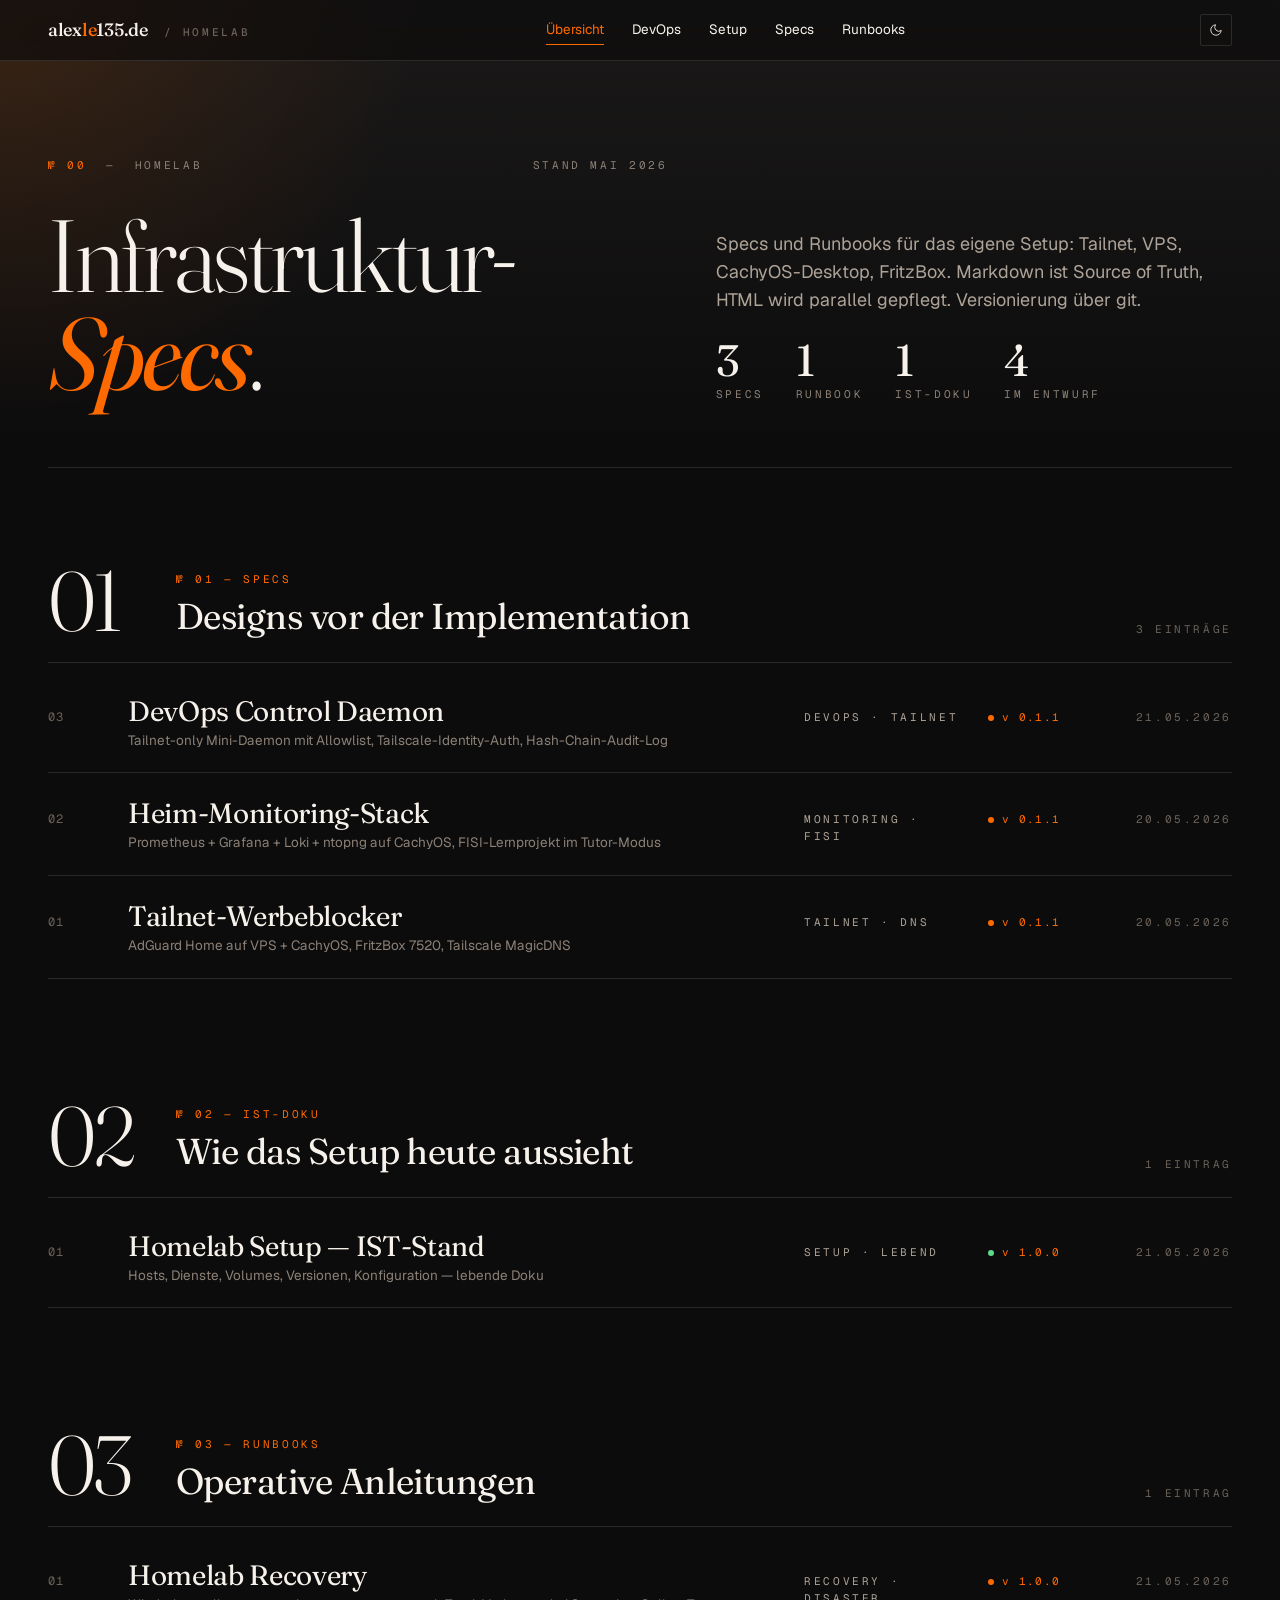
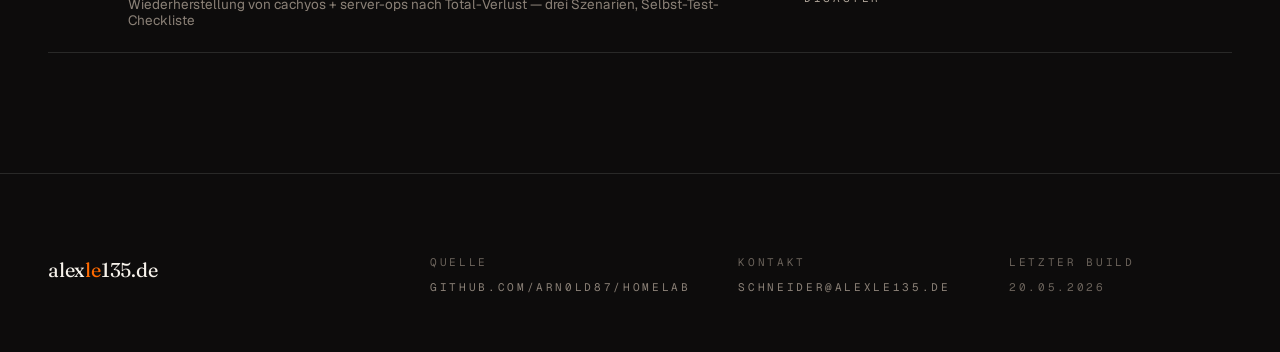
==== commit 00d812e8: "docs: SETUP.md (IST) + Recovery-Runbook + Cross-Links (#5) * docs: IST-Beschreibung + Recovery-Runbo" ====
--- a/index.html
+++ b/index.html
@@ -259,6 +259,7 @@
     <nav>
       <a href="index.html" class="active">Übersicht</a>
       <a href="devops.html">DevOps</a>
+      <a href="docs/SETUP.html">Setup</a>
       <a href="#specs">Specs</a>
       <a href="#runbooks">Runbooks</a>
     </nav>
@@ -283,9 +284,10 @@
     <div>
       <p class="lead">Specs und Runbooks für das eigene Setup: Tailnet, VPS, CachyOS-Desktop, FritzBox. Markdown ist Source of Truth, HTML wird parallel gepflegt. Versionierung über git.</p>
       <div class="stats">
-        <div><span class="n">2</span>Specs</div>
-        <div><span class="n">0</span>Runbooks</div>
-        <div><span class="n">2</span>Im Entwurf</div>
+        <div><span class="n">3</span>Specs</div>
+        <div><span class="n">1</span>Runbook</div>
+        <div><span class="n">1</span>IST-Doku</div>
+        <div><span class="n">4</span>Im Entwurf</div>
       </div>
     </div>
   </section>
@@ -297,10 +299,17 @@
         <span class="k">№ 01 — SPECS</span>
         <h2>Designs vor der Implementation</h2>
       </div>
-      <div class="count">2 Einträge</div>
+      <div class="count">3 Einträge</div>
     </div>
 
     <div class="index">
+      <a class="row" href="specs/2026-05-21-devops-control-daemon-design.html">
+        <span class="idx">03</span>
+        <span class="title">DevOps Control Daemon<span class="sub">Tailnet-only Mini-Daemon mit Allowlist, Tailscale-Identity-Auth, Hash-Chain-Audit-Log</span></span>
+        <span class="tag">DevOps · Tailnet</span>
+        <span class="ver"><span class="status-dot"></span>v 0.1.1</span>
+        <span class="yr">21.05.2026</span>
+      </a>
       <a class="row" href="specs/2026-05-20-monitoring-stack-design.html">
         <span class="idx">02</span>
         <span class="title">Heim-Monitoring-Stack<span class="sub">Prometheus + Grafana + Loki + ntopng auf CachyOS, FISI-Lernprojekt im Tutor-Modus</span></span>
@@ -318,18 +327,45 @@
     </div>
   </section>
 
-  <section class="group" id="runbooks">
+  <section class="group" id="setup">
     <div class="group-head">
       <div class="num">02</div>
       <div class="text">
-        <span class="k">№ 02 — RUNBOOKS</span>
+        <span class="k">№ 02 — IST-DOKU</span>
+        <h2>Wie das Setup heute aussieht</h2>
+      </div>
+      <div class="count">1 Eintrag</div>
+    </div>
+
+    <div class="index">
+      <a class="row" href="docs/SETUP.html">
+        <span class="idx">01</span>
+        <span class="title">Homelab Setup — IST-Stand<span class="sub">Hosts, Dienste, Volumes, Versionen, Konfiguration — lebende Doku</span></span>
+        <span class="tag">Setup · Lebend</span>
+        <span class="ver"><span class="status-dot stable"></span>v 1.0.0</span>
+        <span class="yr">21.05.2026</span>
+      </a>
+    </div>
+  </section>
+
+  <section class="group" id="runbooks">
+    <div class="group-head">
+      <div class="num">03</div>
+      <div class="text">
+        <span class="k">№ 03 — RUNBOOKS</span>
         <h2>Operative Anleitungen</h2>
       </div>
-      <div class="count">0 Einträge</div>
-    </div>
-
-    <div class="placeholder">
-      <p>Noch leer. Wird gefüllt, sobald die ersten Specs implementiert sind.</p>
+      <div class="count">1 Eintrag</div>
+    </div>
+
+    <div class="index">
+      <a class="row" href="docs/runbooks/homelab-recovery.html">
+        <span class="idx">01</span>
+        <span class="title">Homelab Recovery<span class="sub">Wiederherstellung von cachyos + server-ops nach Total-Verlust — drei Szenarien, Selbst-Test-Checkliste</span></span>
+        <span class="tag">Recovery · Disaster</span>
+        <span class="ver"><span class="status-dot"></span>v 1.0.0</span>
+        <span class="yr">21.05.2026</span>
+      </a>
     </div>
   </section>
 
